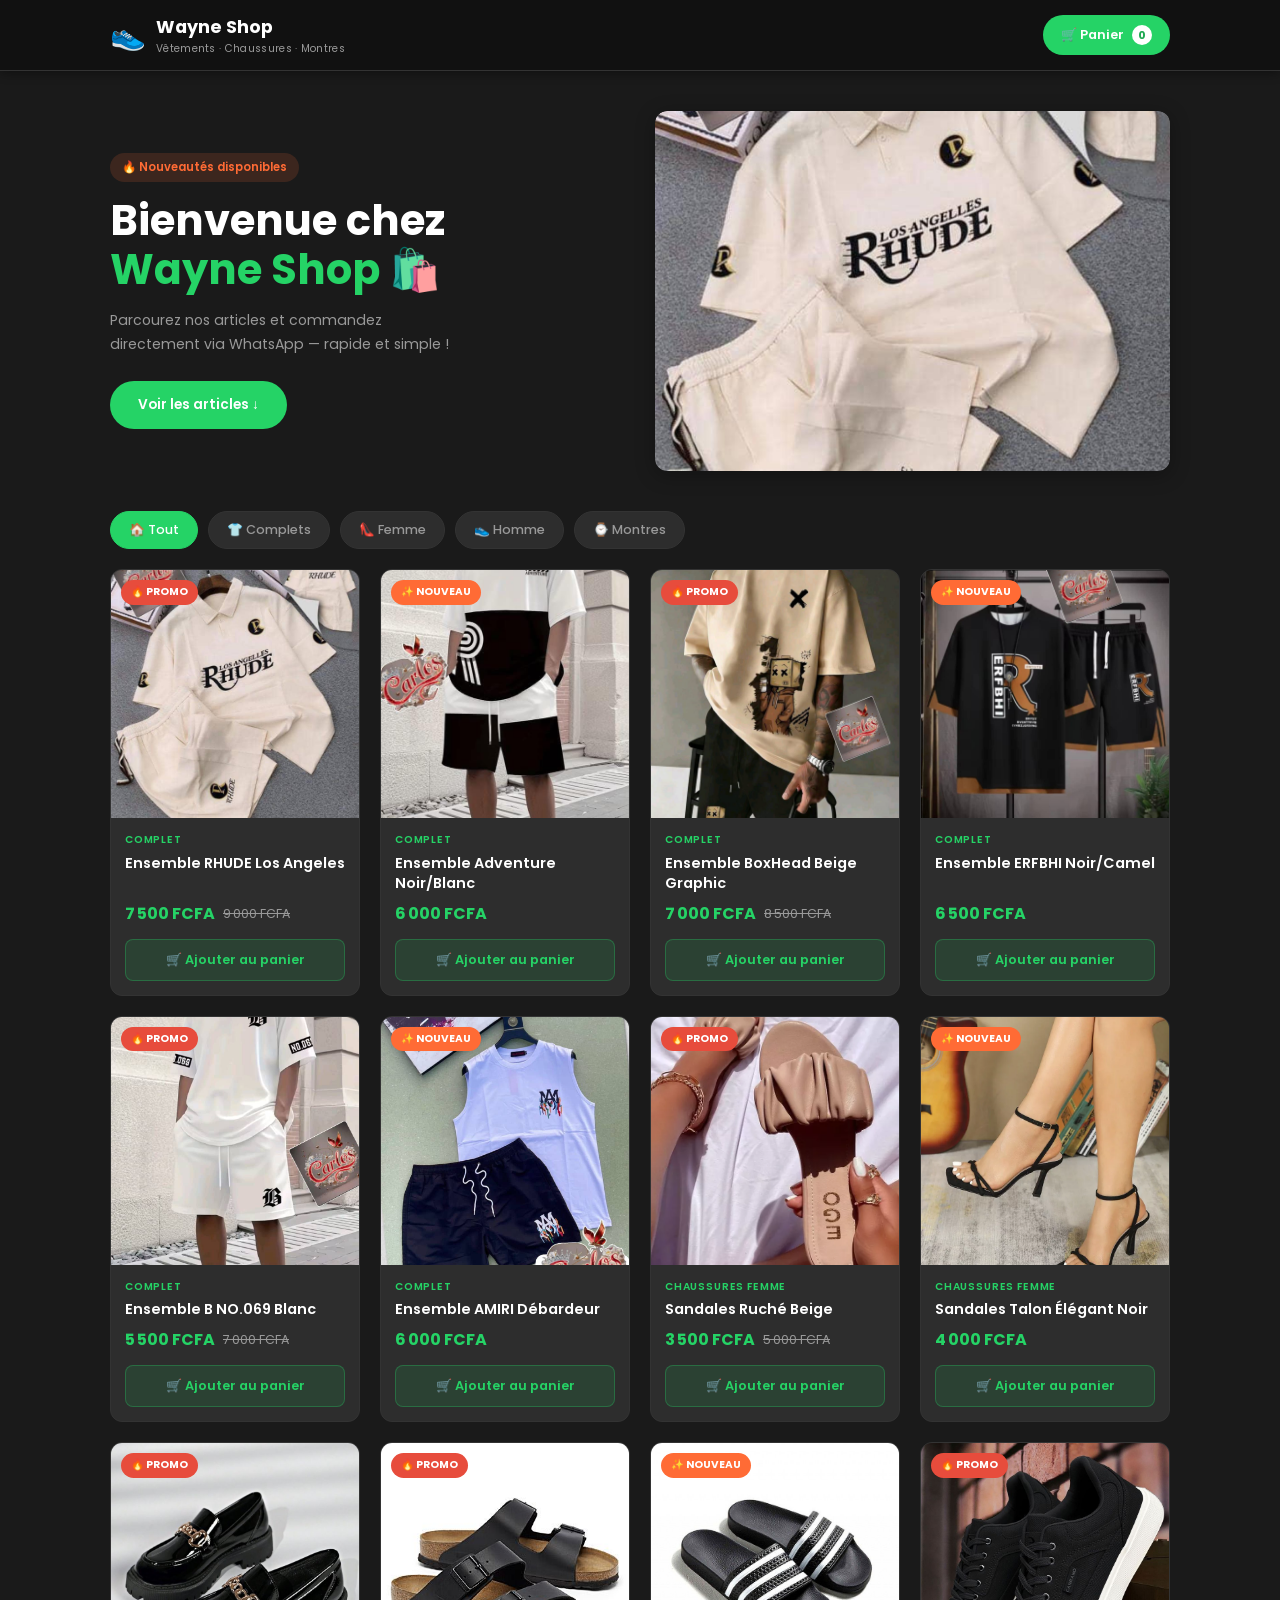
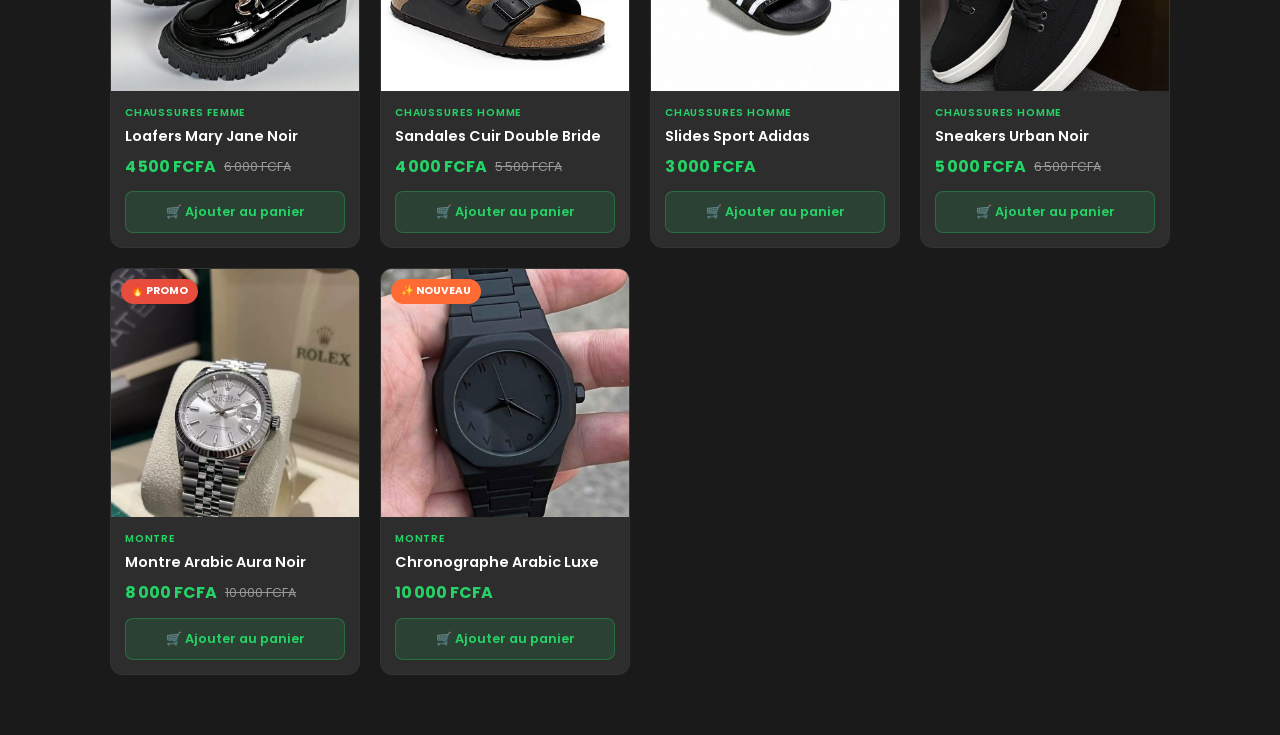
==== index.html @ 6c79aae8 "Add files via upload" ====
<!DOCTYPE html>
<html lang="fr">
<head>
  <meta charset="UTF-8" />
  <meta name="viewport" content="width=device-width, initial-scale=1.0" />
  <title>Wayne Shop</title>
  <link href="https://fonts.googleapis.com/css2?family=Poppins:wght@300;400;500;600;700&display=swap" rel="stylesheet" />
  <link rel="stylesheet" href="style.css" />
</head>
<body>

  <!-- ═══ NAVIGATION ═══ -->
  <nav id="mainNav">
    <div class="nav-inner">
      <div class="nav-brand">
        <span class="brand-icon">👟</span>
        <div>
          <span class="brand-name">Wayne Shop</span>
          <span class="brand-tag">Vêtements · Chaussures · Montres</span>
        </div>
      </div>
      <button class="cart-btn" id="cartToggleBtn">
        🛒 Panier <span class="cart-badge" id="cartBadge">0</span>
      </button>
    </div>
  </nav>

  <!-- ═══ HERO ═══ -->
  <section class="hero">
    <div class="hero-content">
      <p class="hero-tag">🔥 Nouveautés disponibles</p>
      <h1 class="hero-title">Bienvenue chez<br/><span>Wayne Shop</span> 🛍️</h1>
      <p class="hero-sub">Parcourez nos articles et commandez directement via WhatsApp — rapide et simple !</p>
      <a href="#produits" class="hero-btn">Voir les articles ↓</a>
    </div>
    <div class="hero-slides" id="heroSlideshow">
      <div class="hero-slide active"><img data-hero="rhude"         alt="Ensemble RHUDE" /></div>
      <div class="hero-slide">      <img data-hero="adventure"      alt="Ensemble Adventure" /></div>
      <div class="hero-slide">      <img data-hero="sandales_beige" alt="Sandales" /></div>
      <div class="hero-slide">      <img data-hero="montre_noire"   alt="Montre" /></div>
      <div class="hero-slide">      <img data-hero="b069"           alt="Ensemble B069" /></div>
    </div>
  </section>

  <!-- ═══ CATÉGORIES ═══ -->
  <div class="cat-bar">
    <button class="cat-btn active" data-filter="all">🏠 Tout</button>
    <button class="cat-btn" data-filter="complets">👕 Complets</button>
    <button class="cat-btn" data-filter="chaussures-femme">👠 Femme</button>
    <button class="cat-btn" data-filter="chaussures-homme">👟 Homme</button>
    <button class="cat-btn" data-filter="montres">⌚ Montres</button>
  </div>

  <!-- ═══ PRODUITS ═══ -->
  <section id="produits" class="products-section">
    <div class="products-grid" id="productsGrid"></div>
  </section>

  <!-- ═══ PANIER ═══ -->
  <div class="cart-overlay" id="cartOverlay"></div>
  <aside class="cart-sidebar" id="cartSidebar">
    <div class="cart-header">
      <h3>🛒 Mon Panier</h3>
      <button class="cart-close" id="cartClose">✕</button>
    </div>
    <div class="cart-body">
      <div class="cart-items" id="cartItems">
        <div class="cart-empty"><span>🛒</span><p>Votre panier est vide</p></div>
      </div>
      <div class="cart-footer" id="cartFooter">
        <div class="cart-total-row">
          <span>Total</span>
          <strong id="cartTotal">0 FCFA</strong>
        </div>
        <div class="order-form">
          <p class="order-form-title">📋 Infos de livraison</p>
          <input type="text" id="buyerName"    class="order-input" placeholder="Nom complet *" />
          <input type="tel"  id="buyerPhone"   class="order-input" placeholder="Téléphone *" />
          <input type="text" id="buyerCity"    class="order-input" placeholder="Quartier / Ville *" />
          <textarea          id="buyerAddress" class="order-input order-textarea" placeholder="Adresse précise (optionnel)"></textarea>
          <button class="order-btn" id="confirmOrderBtn">📲 Commander via WhatsApp</button>
        </div>
      </div>
    </div>
  </aside>

  <!-- ═══ MODAL ═══ -->
  <div class="modal-overlay" id="modalOverlay">
    <div class="modal">
      <div class="modal-emoji">🎉</div>
      <h3>Commande envoyée !</h3>
      <p id="modalText"></p>
      <p class="modal-sub">WhatsApp va s'ouvrir pour finaliser avec le vendeur.</p>
      <button class="order-btn" id="modalCloseBtn">Fermer</button>
    </div>
  </div>

  <!-- ═══ TOAST ═══ -->
  <div class="toast" id="toast"><p id="toastText"></p></div>

  <script src="images.js"></script>
  <script src="app.js"></script>
</body>
</html>
---- style.css ----
/* ═══════════════════════════
   WAYNE SHOP — style.css
   Simple · Clair · Mobile-first
═══════════════════════════ */

:root {
  --green:      #25D366;   /* couleur WhatsApp */
  --green-dark: #1da851;
  --orange:     #ff6b35;
  --dark:       #1a1a1a;
  --darker:     #111;
  --mid:        #2d2d2d;
  --border:     #333;
  --text:       #f0f0f0;
  --text-muted: #999;
  --white:      #ffffff;
  --red:        #e74c3c;
  --radius:     12px;
  --shadow:     0 4px 20px rgba(0,0,0,.3);
}

* { margin: 0; padding: 0; box-sizing: border-box; }

html { scroll-behavior: smooth; }

body {
  background: var(--dark);
  color: var(--text);
  font-family: 'Poppins', sans-serif;
  font-size: 14px;
  line-height: 1.6;
}

/* ══════════════════
   NAVIGATION
══════════════════ */
nav {
  position: sticky; top: 0; z-index: 100;
  background: var(--darker);
  border-bottom: 1px solid var(--border);
  box-shadow: 0 2px 10px rgba(0,0,0,.4);
}

.nav-inner {
  max-width: 1100px; margin: 0 auto;
  padding: 12px 20px;
  display: flex; align-items: center; justify-content: space-between;
}

.nav-brand {
  display: flex; align-items: center; gap: 10px;
}
.brand-icon { font-size: 1.8rem; }
.brand-name {
  display: block;
  font-size: 1.1rem; font-weight: 700;
  color: var(--white);
}
.brand-tag {
  display: block;
  font-size: .65rem; color: var(--text-muted);
  letter-spacing: .03em;
}

.cart-btn {
  background: var(--green);
  color: var(--white);
  border: none; padding: 10px 18px;
  border-radius: 50px; font-family: 'Poppins', sans-serif;
  font-size: .8rem; font-weight: 600;
  cursor: pointer; display: flex; align-items: center; gap: 8px;
  transition: background .2s, transform .1s;
}
.cart-btn:hover { background: var(--green-dark); transform: scale(1.03); }

.cart-badge {
  background: var(--white); color: var(--green-dark);
  font-size: .7rem; font-weight: 700;
  width: 20px; height: 20px; border-radius: 50%;
  display: flex; align-items: center; justify-content: center;
}

/* ══════════════════
   HERO
══════════════════ */
.hero {
  max-width: 1100px; margin: 0 auto;
  display: grid; grid-template-columns: 1fr 1fr;
  gap: 30px; padding: 40px 20px;
  align-items: center;
}

.hero-tag {
  display: inline-block;
  background: rgba(255,107,53,.15);
  color: var(--orange);
  font-size: .72rem; font-weight: 600;
  padding: 5px 12px; border-radius: 50px;
  margin-bottom: 14px;
}

.hero-title {
  font-size: clamp(1.6rem, 4vw, 2.6rem);
  font-weight: 700; line-height: 1.2;
  margin-bottom: 14px; color: var(--white);
}
.hero-title span { color: var(--green); }

.hero-sub {
  font-size: .88rem; color: var(--text-muted);
  line-height: 1.7; margin-bottom: 24px; max-width: 360px;
}

.hero-btn {
  display: inline-block;
  background: var(--green); color: var(--white);
  text-decoration: none; padding: 13px 28px;
  border-radius: 50px; font-weight: 600; font-size: .85rem;
  transition: background .2s, transform .1s;
}
.hero-btn:hover { background: var(--green-dark); transform: translateY(-2px); }

.hero-slides {
  position: relative; height: 360px; border-radius: var(--radius);
  overflow: hidden; box-shadow: var(--shadow);
}
.hero-slide {
  position: absolute; inset: 0;
  opacity: 0; transition: opacity .8s ease;
}
.hero-slide.active { opacity: 1; }
.hero-slide img {
  width: 100%; height: 100%; object-fit: cover;
  border-radius: var(--radius);
}

/* ══════════════════
   BARRE CATÉGORIES
══════════════════ */
.cat-bar {
  max-width: 1100px; margin: 0 auto;
  padding: 0 20px 20px;
  display: flex; gap: 10px; flex-wrap: wrap;
}

.cat-btn {
  background: var(--mid); color: var(--text-muted);
  border: 1px solid var(--border);
  padding: 9px 18px; border-radius: 50px;
  font-family: 'Poppins', sans-serif; font-size: .8rem; font-weight: 500;
  cursor: pointer; transition: all .2s;
}
.cat-btn:hover { border-color: var(--green); color: var(--green); }
.cat-btn.active {
  background: var(--green); color: var(--white);
  border-color: var(--green);
}

/* ══════════════════
   GRILLE PRODUITS
══════════════════ */
.products-section {
  max-width: 1100px; margin: 0 auto;
  padding: 0 20px 60px;
}

.products-grid {
  display: grid;
  grid-template-columns: repeat(auto-fill, minmax(220px, 1fr));
  gap: 20px;
}

/* ── Carte produit ── */
.product-card {
  background: var(--mid);
  border-radius: var(--radius);
  overflow: hidden;
  border: 1px solid var(--border);
  transition: transform .2s, box-shadow .2s;
  display: flex; flex-direction: column;
}
.product-card:hover {
  transform: translateY(-4px);
  box-shadow: var(--shadow);
  border-color: #444;
}

.product-img-wrap {
  position: relative; aspect-ratio: 1 / 1; overflow: hidden;
}
.product-img-wrap img {
  width: 100%; height: 100%; object-fit: cover;
  transition: transform .4s ease;
}
.product-card:hover .product-img-wrap img { transform: scale(1.05); }

.product-badge {
  position: absolute; top: 10px; left: 10px;
  padding: 4px 10px; border-radius: 50px;
  font-size: .65rem; font-weight: 700; text-transform: uppercase;
}
.product-badge.promo { background: var(--red); color: #fff; }
.product-badge.new   { background: var(--orange); color: #fff; }

.product-body {
  padding: 14px; flex: 1; display: flex; flex-direction: column;
}
.product-cat {
  font-size: .65rem; font-weight: 600; text-transform: uppercase;
  letter-spacing: .08em; color: var(--green); margin-bottom: 4px;
}
.product-name {
  font-size: .9rem; font-weight: 600; color: var(--white);
  margin-bottom: 8px; line-height: 1.4; flex: 1;
}
.product-price {
  display: flex; align-items: center; gap: 8px; margin-bottom: 12px;
}
.price-now {
  font-size: 1rem; font-weight: 700; color: var(--green);
}
.price-old {
  font-size: .78rem; color: var(--text-muted); text-decoration: line-through;
}

.add-cart-btn {
  width: 100%; padding: 11px;
  background: rgba(37,211,102,.12);
  color: var(--green);
  border: 1px solid rgba(37,211,102,.3);
  border-radius: 8px;
  font-family: 'Poppins', sans-serif; font-size: .8rem; font-weight: 600;
  cursor: pointer; transition: all .2s;
}
.add-cart-btn:hover {
  background: var(--green); color: var(--white);
}

/* ══════════════════
   PANIER LATÉRAL
══════════════════ */
.cart-overlay {
  position: fixed; inset: 0;
  background: rgba(0,0,0,.6);
  z-index: 200; opacity: 0; pointer-events: none;
  transition: opacity .3s;
}
.cart-overlay.open { opacity: 1; pointer-events: all; }

.cart-sidebar {
  position: fixed; top: 0; right: -400px;
  width: 380px; height: 100vh;
  background: var(--darker);
  border-left: 1px solid var(--border);
  z-index: 201;
  transition: right .35s ease;
  display: flex; flex-direction: column;
}
.cart-sidebar.open { right: 0; }

.cart-header {
  display: flex; justify-content: space-between; align-items: center;
  padding: 18px 20px;
  border-bottom: 1px solid var(--border);
  background: var(--mid);
}
.cart-header h3 { font-size: 1rem; font-weight: 600; }
.cart-close {
  background: none; border: none; color: var(--text-muted);
  font-size: 1.2rem; cursor: pointer; padding: 4px 8px;
  border-radius: 6px; transition: all .2s;
}
.cart-close:hover { background: var(--border); color: var(--white); }

.cart-body { flex: 1; overflow-y: auto; display: flex; flex-direction: column; }

.cart-items { flex: 1; padding: 16px 20px; }

.cart-empty {
  text-align: center; padding: 60px 20px;
  color: var(--text-muted);
}
.cart-empty span { font-size: 3rem; display: block; margin-bottom: 10px; }
.cart-empty p { font-size: .9rem; }

/* ── Item panier ── */
.cart-item {
  display: flex; gap: 12px;
  padding: 14px 0;
  border-bottom: 1px solid var(--border);
  align-items: flex-start;
}
.cart-item-img {
  width: 68px; height: 68px; border-radius: 8px; overflow: hidden; flex-shrink: 0;
}
.cart-item-img img { width: 100%; height: 100%; object-fit: cover; }
.cart-item-info { flex: 1; }
.cart-item-name { font-size: .82rem; font-weight: 600; color: var(--white); margin-bottom: 4px; line-height: 1.3; }
.cart-item-price { font-size: .8rem; color: var(--green); font-weight: 600; margin-bottom: 8px; }
.cart-item-controls { display: flex; align-items: center; gap: 8px; }
.qty-btn {
  background: var(--border); border: none; color: var(--white);
  width: 26px; height: 26px; border-radius: 6px;
  font-size: .9rem; cursor: pointer; transition: background .2s;
  display: flex; align-items: center; justify-content: center;
}
.qty-btn:hover { background: var(--green); }
.qty-val { font-size: .85rem; font-weight: 600; min-width: 18px; text-align: center; }
.remove-btn {
  background: none; border: none; color: var(--text-muted);
  font-size: .72rem; cursor: pointer; margin-left: auto;
  transition: color .2s;
}
.remove-btn:hover { color: var(--red); }

/* ── Pied panier ── */
.cart-footer {
  padding: 16px 20px;
  border-top: 1px solid var(--border);
  background: var(--mid);
}

.cart-total-row {
  display: flex; justify-content: space-between; align-items: center;
  margin-bottom: 16px; font-size: .95rem;
}
.cart-total-row strong { color: var(--green); font-size: 1.1rem; }

/* ── Formulaire commande ── */
.order-form-title {
  font-size: .82rem; font-weight: 600;
  color: var(--text-muted); margin-bottom: 10px;
}

.order-input {
  width: 100%; padding: 11px 14px; margin-bottom: 10px;
  background: var(--dark); border: 1px solid var(--border);
  border-radius: 8px; color: var(--white);
  font-family: 'Poppins', sans-serif; font-size: .82rem;
  outline: none; transition: border-color .2s;
}
.order-input:focus { border-color: var(--green); }
.order-input::placeholder { color: var(--text-muted); }
.order-textarea { resize: vertical; min-height: 65px; }

.order-btn {
  width: 100%; padding: 14px;
  background: var(--green); color: var(--white);
  border: none; border-radius: 10px;
  font-family: 'Poppins', sans-serif; font-size: .88rem; font-weight: 700;
  cursor: pointer; transition: background .2s, transform .1s;
  display: flex; align-items: center; justify-content: center; gap: 8px;
}
.order-btn:hover { background: var(--green-dark); transform: scale(1.01); }

/* ══════════════════
   MODAL
══════════════════ */
.modal-overlay {
  position: fixed; inset: 0;
  background: rgba(0,0,0,.75); z-index: 500;
  display: flex; align-items: center; justify-content: center;
  opacity: 0; pointer-events: none; transition: opacity .3s;
}
.modal-overlay.open { opacity: 1; pointer-events: all; }

.modal {
  background: var(--mid); border: 1px solid var(--border);
  border-radius: var(--radius); padding: 40px 32px;
  text-align: center; max-width: 380px; width: 90%;
  transform: scale(.9); transition: transform .3s;
}
.modal-overlay.open .modal { transform: scale(1); }

.modal-emoji { font-size: 3.5rem; margin-bottom: 12px; }
.modal h3 { font-size: 1.2rem; font-weight: 700; margin-bottom: 10px; color: var(--white); }
.modal p { font-size: .84rem; color: var(--text-muted); line-height: 1.6; margin-bottom: 10px; }
.modal-sub { color: var(--green) !important; font-weight: 500; margin-bottom: 24px !important; }

/* ══════════════════
   TOAST
══════════════════ */
.toast {
  position: fixed; bottom: 24px; left: 50%; transform: translateX(-50%) translateY(80px);
  background: var(--mid); border: 1px solid var(--border);
  border-radius: 50px; padding: 12px 24px;
  font-size: .82rem; font-weight: 500;
  z-index: 600; opacity: 0;
  transition: all .35s ease;
  white-space: nowrap; max-width: 90vw;
  box-shadow: 0 4px 20px rgba(0,0,0,.4);
}
.toast.show { opacity: 1; transform: translateX(-50%) translateY(0); }
.toast.success { border-color: var(--green); color: var(--green); }
.toast.error   { border-color: var(--red);   color: var(--red);   }

/* ══════════════════
   FOOTER
══════════════════ */
.site-footer {
  background: var(--darker);
  border-top: 1px solid var(--border);
  text-align: center; padding: 24px 20px;
  color: var(--text-muted); font-size: .78rem;
}
.site-footer span { color: var(--green); font-weight: 600; }

/* ══════════════════
   RESPONSIVE
══════════════════ */
@media (max-width: 768px) {
  .hero {
    grid-template-columns: 1fr;
    padding: 24px 16px 0;
    gap: 20px;
  }
  .hero-slides { height: 240px; }
  .hero-sub { font-size: .82rem; }

  .cat-bar { padding: 12px 16px; gap: 8px; }
  .cat-btn { padding: 7px 14px; font-size: .75rem; }

  .products-section { padding: 0 16px 40px; }
  .products-grid { grid-template-columns: repeat(2, 1fr); gap: 14px; }

  .cart-sidebar { width: 100%; right: -100%; }
}

@media (max-width: 400px) {
  .products-grid { grid-template-columns: 1fr; }
  .brand-tag { display: none; }
}
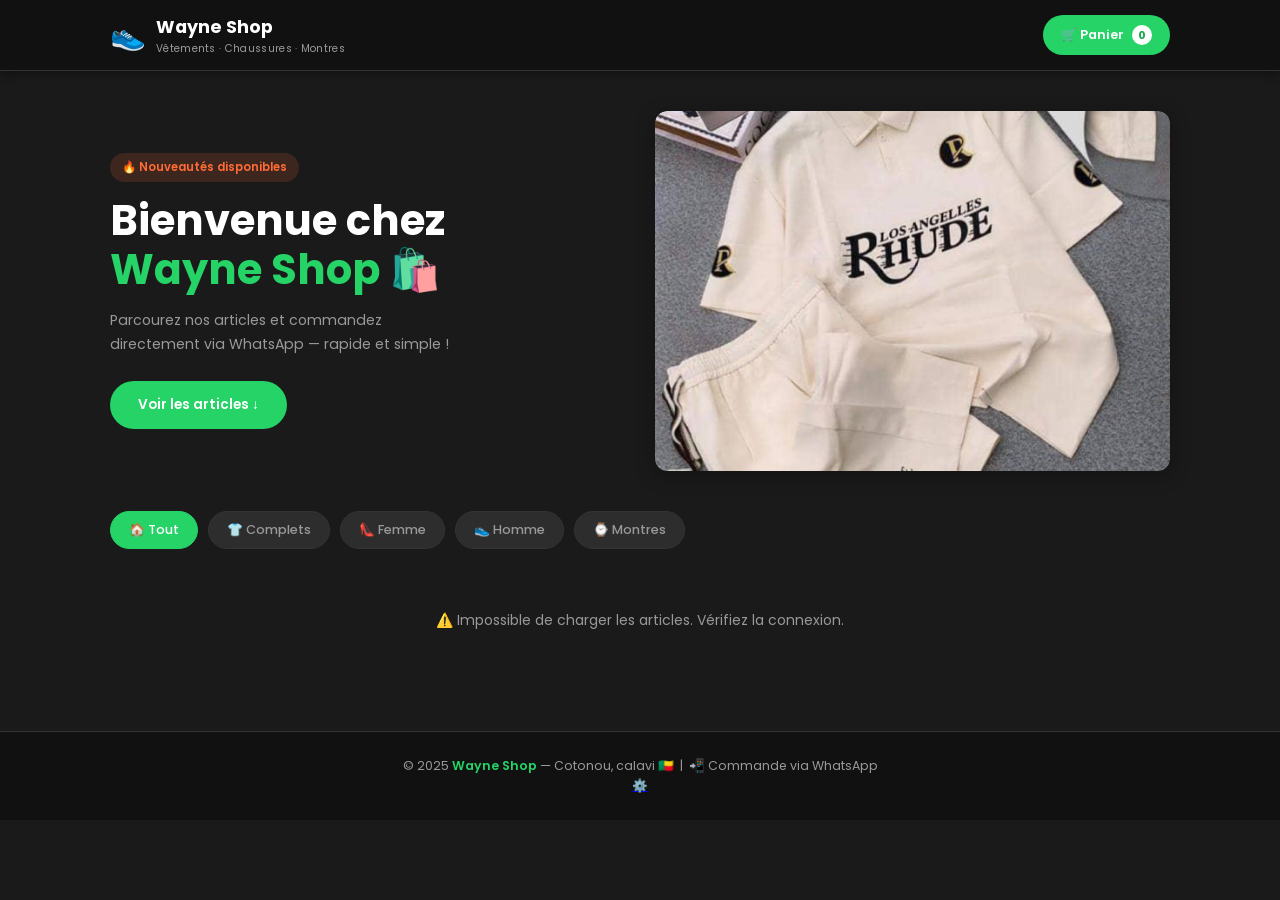
==== commit 12b62b65: "Add files via upload" ====
--- a/index.html
+++ b/index.html
@@ -1,15 +1,15 @@
 <!DOCTYPE html>
 <html lang="fr">
 <head>
-  <meta charset="UTF-8" />
-  <meta name="viewport" content="width=device-width, initial-scale=1.0" />
+  <meta charset="UTF-8"/>
+  <meta name="viewport" content="width=device-width, initial-scale=1.0"/>
   <title>Wayne Shop</title>
-  <link href="https://fonts.googleapis.com/css2?family=Poppins:wght@300;400;500;600;700&display=swap" rel="stylesheet" />
-  <link rel="stylesheet" href="style.css" />
+  <link href="https://fonts.googleapis.com/css2?family=Poppins:wght@300;400;500;600;700&display=swap" rel="stylesheet"/>
+  <link rel="stylesheet" href="style.css"/>
 </head>
 <body>
 
-  <!-- ═══ NAVIGATION ═══ -->
+  <!-- NAV -->
   <nav id="mainNav">
     <div class="nav-inner">
       <div class="nav-brand">
@@ -25,7 +25,7 @@
     </div>
   </nav>
 
-  <!-- ═══ HERO ═══ -->
+  <!-- HERO -->
   <section class="hero">
     <div class="hero-content">
       <p class="hero-tag">🔥 Nouveautés disponibles</p>
@@ -34,15 +34,15 @@
       <a href="#produits" class="hero-btn">Voir les articles ↓</a>
     </div>
     <div class="hero-slides" id="heroSlideshow">
-      <div class="hero-slide active"><img data-hero="rhude"         alt="Ensemble RHUDE" /></div>
-      <div class="hero-slide">      <img data-hero="adventure"      alt="Ensemble Adventure" /></div>
-      <div class="hero-slide">      <img data-hero="sandales_beige" alt="Sandales" /></div>
-      <div class="hero-slide">      <img data-hero="montre_noire"   alt="Montre" /></div>
-      <div class="hero-slide">      <img data-hero="b069"           alt="Ensemble B069" /></div>
+      <div class="hero-slide active"><img data-hero="rhude" alt=""/></div>
+      <div class="hero-slide"><img data-hero="adventure" alt=""/></div>
+      <div class="hero-slide"><img data-hero="sandales_beige" alt=""/></div>
+      <div class="hero-slide"><img data-hero="montre_noire" alt=""/></div>
+      <div class="hero-slide"><img data-hero="b069" alt=""/></div>
     </div>
   </section>
 
-  <!-- ═══ CATÉGORIES ═══ -->
+  <!-- CATÉGORIES -->
   <div class="cat-bar">
     <button class="cat-btn active" data-filter="all">🏠 Tout</button>
     <button class="cat-btn" data-filter="complets">👕 Complets</button>
@@ -51,12 +51,16 @@
     <button class="cat-btn" data-filter="montres">⌚ Montres</button>
   </div>
 
-  <!-- ═══ PRODUITS ═══ -->
+  <!-- PRODUITS -->
   <section id="produits" class="products-section">
+    <div class="loading-state" id="loadingState">
+      <div class="spinner"></div>
+      <p>Chargement des articles...</p>
+    </div>
     <div class="products-grid" id="productsGrid"></div>
   </section>
 
-  <!-- ═══ PANIER ═══ -->
+  <!-- PANIER -->
   <div class="cart-overlay" id="cartOverlay"></div>
   <aside class="cart-sidebar" id="cartSidebar">
     <div class="cart-header">
@@ -74,9 +78,9 @@
         </div>
         <div class="order-form">
           <p class="order-form-title">📋 Infos de livraison</p>
-          <input type="text" id="buyerName"    class="order-input" placeholder="Nom complet *" />
-          <input type="tel"  id="buyerPhone"   class="order-input" placeholder="Téléphone *" />
-          <input type="text" id="buyerCity"    class="order-input" placeholder="Quartier / Ville *" />
+          <input type="text" id="buyerName"    class="order-input" placeholder="Nom complet *"/>
+          <input type="tel"  id="buyerPhone"   class="order-input" placeholder="Téléphone *"/>
+          <input type="text" id="buyerCity"    class="order-input" placeholder="Quartier / Ville *"/>
           <textarea          id="buyerAddress" class="order-input order-textarea" placeholder="Adresse précise (optionnel)"></textarea>
           <button class="order-btn" id="confirmOrderBtn">📲 Commander via WhatsApp</button>
         </div>
@@ -84,7 +88,7 @@
     </div>
   </aside>
 
-  <!-- ═══ MODAL ═══ -->
+  <!-- MODAL COMMANDE -->
   <div class="modal-overlay" id="modalOverlay">
     <div class="modal">
       <div class="modal-emoji">🎉</div>
@@ -95,10 +99,17 @@
     </div>
   </div>
 
-  <!-- ═══ TOAST ═══ -->
+  <!-- TOAST -->
   <div class="toast" id="toast"><p id="toastText"></p></div>
 
+  <!-- FOOTER -->
+  <footer class="site-footer">
+    <p>© 2025 <span>Wayne Shop</span> — Cotonou, calavi 🇧🇯 &nbsp;|&nbsp; 📲 Commande via WhatsApp</p>
+    <a href="admin.html" class="admin-link">⚙️</a>
+  </footer>
+
   <script src="images.js"></script>
+  <script src="config.js"></script>
   <script src="app.js"></script>
 </body>
 </html>
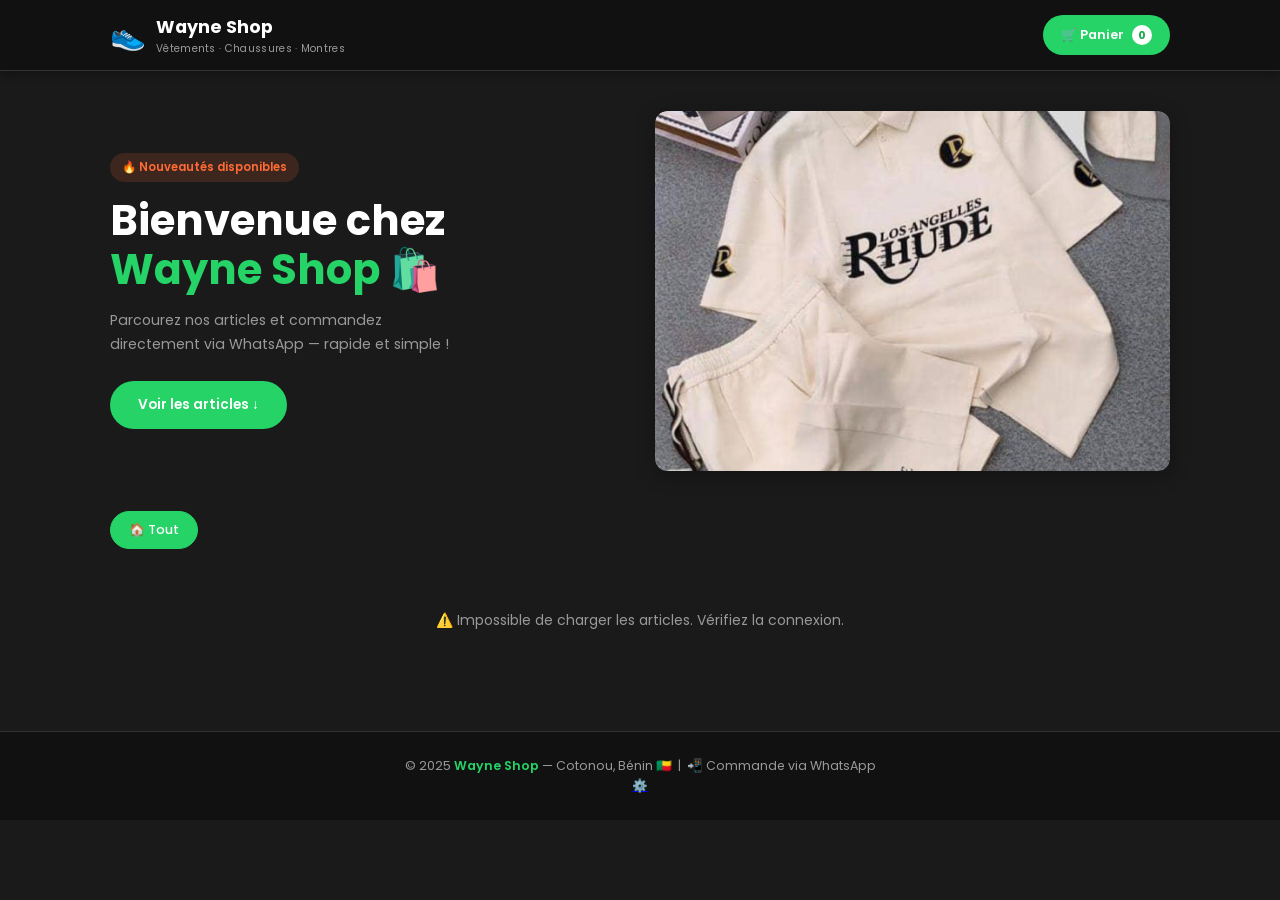
==== commit 5fb1e755: "Add files via upload" ====
--- a/index.html
+++ b/index.html
@@ -43,12 +43,9 @@
   </section>
 
   <!-- CATÉGORIES -->
-  <div class="cat-bar">
+  <!-- Les catégories sont chargées dynamiquement depuis Supabase -->
+  <div class="cat-bar" id="catBar">
     <button class="cat-btn active" data-filter="all">🏠 Tout</button>
-    <button class="cat-btn" data-filter="complets">👕 Complets</button>
-    <button class="cat-btn" data-filter="chaussures-femme">👠 Femme</button>
-    <button class="cat-btn" data-filter="chaussures-homme">👟 Homme</button>
-    <button class="cat-btn" data-filter="montres">⌚ Montres</button>
   </div>
 
   <!-- PRODUITS -->
@@ -104,7 +101,7 @@
 
   <!-- FOOTER -->
   <footer class="site-footer">
-    <p>© 2025 <span>Wayne Shop</span> — Cotonou, calavi 🇧🇯 &nbsp;|&nbsp; 📲 Commande via WhatsApp</p>
+    <p>© 2025 <span>Wayne Shop</span> — Cotonou, Bénin 🇧🇯 &nbsp;|&nbsp; 📲 Commande via WhatsApp</p>
     <a href="admin.html" class="admin-link">⚙️</a>
   </footer>
 
